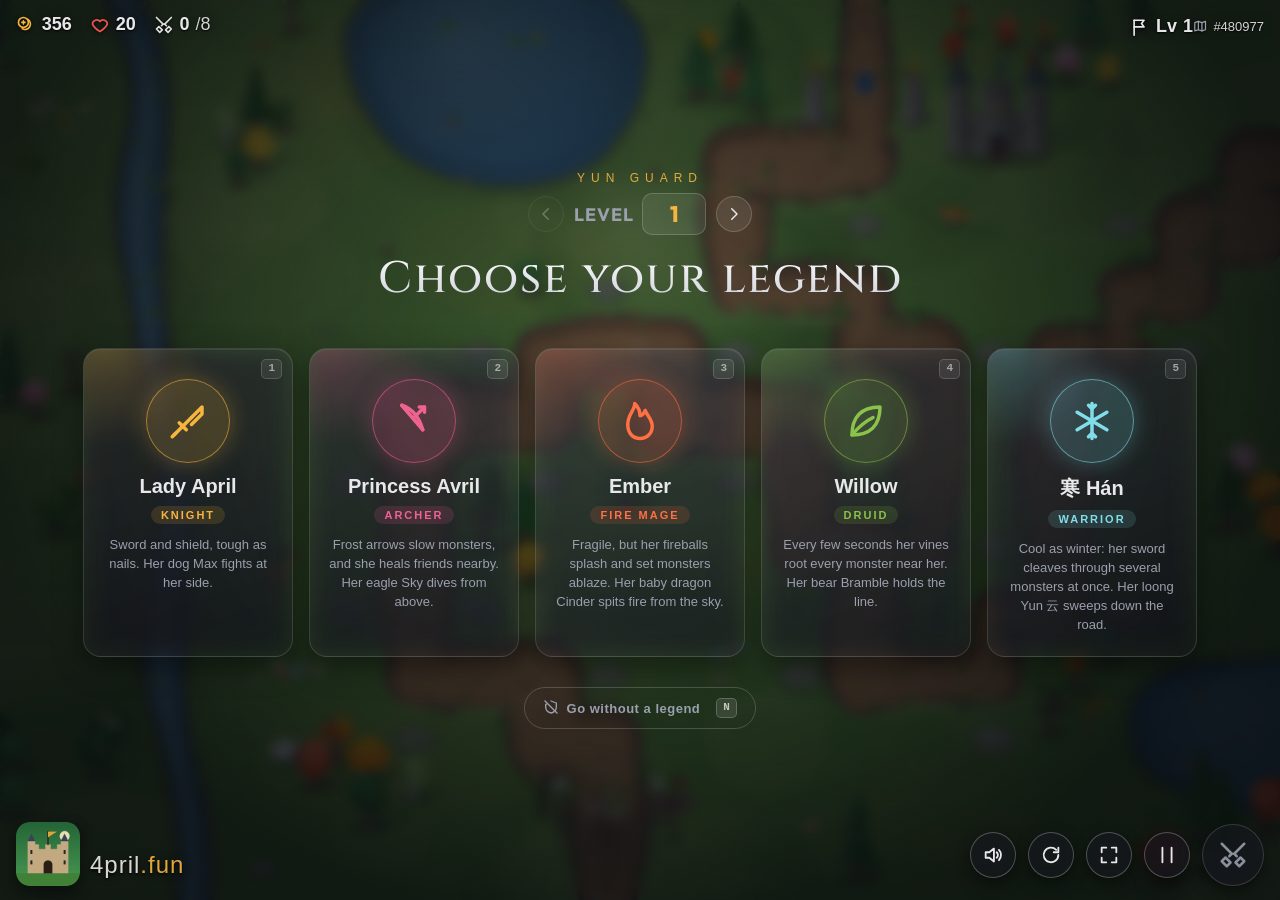
==== yun-guard/index.html @ f33ca42b "Headline font: Cinzel" ====
<!DOCTYPE html>
<html lang="en">
<head>
  <meta charset="UTF-8" />
  <meta name="viewport" content="width=device-width, initial-scale=1.0, maximum-scale=1.0, user-scalable=no, viewport-fit=cover" />
  <title>4pril.fun</title>
  <link rel="preconnect" href="https://fonts.googleapis.com" />
  <link rel="preconnect" href="https://fonts.gstatic.com" crossorigin />
  <link href="https://fonts.googleapis.com/css2?family=Outfit:wght@700;800&family=Cinzel:wght@500;600&display=swap" rel="stylesheet" />
  <link rel="stylesheet" href="css/style.css" />
  <link rel="manifest" href="manifest.webmanifest" />
  <link rel="apple-touch-icon" href="icon-180.png" />
  <link rel="icon" href="icon-192.png" />
  <meta name="apple-mobile-web-app-capable" content="yes" />
  <meta name="mobile-web-app-capable" content="yes" />
  <meta name="apple-mobile-web-app-status-bar-style" content="black-translucent" />
  <meta name="apple-mobile-web-app-title" content="4pril.fun" />
  <meta name="theme-color" content="#0f1115" />
</head>
<body>
  <div id="wrap">

    <canvas id="c" width="1440" height="840"></canvas>

  </div>
  <div id="menu"></div>

    <header id="hud">
      <div class="hud-left">
        <div class="stat gold"><span class="icon" data-icon="coins"></span><b id="gold">0</b></div>
        <div class="stat lives"><span class="icon" data-icon="heart"></span><b id="lives">0</b></div>
        <div class="stat wave"><span class="icon" data-icon="swords"></span><b id="wave">0</b><span class="dim">/<span id="totalWaves">0</span></span></div>
      </div>
      <div class="hud-topright">
        <div class="stat"><span class="icon" data-icon="flag"></span>Lv <span id="lvl">1</span></div>
        <div class="stat seed"><span class="icon" data-icon="map"></span><span class="dim">#<span id="seed">0</span></span></div>
      </div>
      <div class="hud-logo"><img src="icon-192.png" alt="Yun Guard" /><span class="brand">4pril<em>.fun</em></span></div>
      <div class="hud-right">
        <button id="mute" class="round" title="Sound on/off" data-icon="volume"></button>
        <button id="restart-level" class="round" title="Restart this level (R)" data-icon="restart"></button>
        <button id="fullscreen" class="round" title="Full screen (F)" data-icon="expand"></button>
        <button id="pause" class="round" title="Pause (P)" data-icon="pause"></button>
        <button id="next" class="round big" title="Next wave"><span class="face" data-icon="play"></span><span class="badge" id="nextBadge"></span></button>
      </div>
    </header>

    <div id="paused"><span data-icon="play" title="Resume"></span><small>paused · tap or press P to resume</small></div>

    <div id="overlay">
      <h1 id="overlayTitle"></h1>
      <p id="overlayText"></p>
      <div class="actions">
        <button id="restart">Play again</button>
        <button id="changeLegend" class="ghost" style="display:none">Change legend</button>
      </div>
    </div>

    <div id="rotate"><span data-icon="restart"></span>Turn your phone sideways for the best view</div>

    <div id="heroPick">
      <p class="eyebrow">Yun Guard</p>
      <div class="levelPick">
        <button id="lvPrev" title="Previous level" data-icon="chevronLeft"></button>
        <label>Level <input id="lvInput" type="number" min="1" max="100" value="1" /></label>
        <button id="lvNext" title="Next level" data-icon="chevronRight"></button>
      </div>
      <h1>Choose your legend</h1>
      <div class="cards">
        <button class="card" data-hero="april">
          <kbd>1</kbd>
          <span class="portrait" data-icon="sword"></span>
          <strong>Lady April</strong>
          <em>Knight</em>
          <small>Sword and shield, tough as nails. Her dog Max fights at her side.</small>
        </button>
        <button class="card" data-hero="avril">
          <kbd>2</kbd>
          <span class="portrait" data-icon="bow"></span>
          <strong>Princess Avril</strong>
          <em>Archer</em>
          <small>Frost arrows slow monsters, and she heals friends nearby. Her eagle Sky dives from above.</small>
        </button>
        <button class="card" data-hero="ember">
          <kbd>3</kbd>
          <span class="portrait" data-icon="flame"></span>
          <strong>Ember</strong>
          <em>Fire mage</em>
          <small>Fragile, but her fireballs splash and set monsters ablaze. Her baby dragon Cinder spits fire from the sky.</small>
        </button>
        <button class="card" data-hero="willow">
          <kbd>4</kbd>
          <span class="portrait" data-icon="leaf"></span>
          <strong>Willow</strong>
          <em>Druid</em>
          <small>Every few seconds her vines root every monster near her. Her bear Bramble holds the line.</small>
        </button>
        <button class="card" data-hero="meilin">
          <kbd>5</kbd>
          <span class="portrait" data-icon="snowflake"></span>
          <strong>寒 Hán</strong>
          <em>Warrior</em>
          <small>Cool as winter: her sword cleaves through several monsters at once. Her loong Yun 云 sweeps down the road.</small>
        </button>
      </div>
      <button id="noLegend" class="ghost"><span data-icon="shieldOff"></span>Go without a legend <kbd>N</kbd></button>
    </div>

  <script type="module" src="js/main.js"></script>
</body>
</html>
---- yun-guard/css/style.css ----
:root {
  --bg: #0f1115;
  --panel: #1b1e26;
  --panel2: #262a35;
  --border: #3a3f4d;
  --accent: #f5b53f;
  --text: #e8e8ea;
  --muted: #9aa0ad;
}

* { box-sizing: border-box; }

html, body {
  margin: 0;
  height: 100%;
  overflow: hidden;
  touch-action: none;            /* phones: no pinch zoom or scroll; the game pans itself (see touch.js) */
  overscroll-behavior: none;
  background: radial-gradient(circle at 50% 30%, #1d2230, var(--bg) 70%);
  font-family: "Segoe UI", Roboto, "Helvetica Neue", Arial, sans-serif;
  color: var(--text);
}

/* The board is 1440×840 and always shown at its natural size; it is centred below the HUD and
   panned around by dragging (see ui.js and touch.js). */
#wrap {
  position: absolute;
  left: 50%;
  top: 50%;
  width: 1440px;
  transform-origin: center center;
  transform: translate(-50%, -50%);
  box-shadow: 0 24px 60px rgba(0, 0, 0, 0.6);
}

/* ---------- HUD ---------- */
/* The HUD is two loose clusters floating over the bottom corners of the board: numbers on the left,
   buttons on the right. No bar, just readable text with a shadow. */
#hud { position: fixed; inset: 0; z-index: 4; pointer-events: none; font-size: 18px; }
#hud > * { position: absolute; pointer-events: auto; display: flex; align-items: center; }
.hud-left { top: 14px; left: 16px; gap: 18px; }          /* stats, top-left */
.hud-topright { top: 16px; right: 16px; }                /* map number, top-right */
.hud-right { bottom: 14px; right: 16px; gap: 12px; }     /* buttons, bottom-right */
.hud-logo { bottom: 14px; left: 16px; gap: 10px; opacity: 0.9; align-items: flex-end !important; }   /* logo, bottom-left; words sit on the logo's baseline */
.hud-logo img { width: 64px; height: 64px; border-radius: 14px; box-shadow: 0 6px 16px rgba(0, 0, 0, 0.5); }
.hud-logo .brand { font-family: Impact, "Arial Black", "Helvetica Neue", Arial, sans-serif; font-size: 24px; line-height: 1; padding-bottom: 9px; letter-spacing: 1px; color: #f1efe6; text-shadow: 0 2px 3px rgba(0, 0, 0, 0.9), 0 0 12px rgba(0, 0, 0, 0.6); }
.hud-logo .brand em { font-style: normal; color: var(--accent); }
.stat {
  display: flex;
  align-items: center;
  gap: 6px;
  font-weight: 700;
  text-shadow: 0 1px 2px rgba(0, 0, 0, 0.9), 0 0 10px rgba(0, 0, 0, 0.6);
}
.stat .icon { display: inline-flex; filter: drop-shadow(0 1px 2px rgba(0, 0, 0, 0.9)); }
.stat.gold .icon { color: var(--accent); }
.stat.lives .icon { color: #ef5350; }
.stat.wave .icon { color: #e0e0e0; }
.stat.seed { font-size: 13px; font-weight: 600; }
.stat.seed .icon { color: var(--muted); }
.stat .dim { color: #d5d5d5; font-weight: 500; }
.ico { width: 1.1em; height: 1.1em; vertical-align: -0.2em; }

button {
  font: inherit;
  font-weight: 700;
  font-size: 15px;
  padding: 9px 18px;
  border: none;
  border-radius: 6px;
  background: var(--accent);
  color: #1b1400;
  cursor: pointer;
  text-transform: uppercase;
  letter-spacing: 0.6px;
  transition: filter 0.15s, transform 0.1s;
}
button:hover { filter: brightness(1.1); }
button:active { transform: translateY(1px); }
button:disabled { background: #3a3f4d; color: #8a8f9c; cursor: default; filter: none; transform: none; }

/* Round icon buttons */
#hud .round {
  position: relative;
  width: 46px; height: 46px; padding: 0;
  display: inline-flex; align-items: center; justify-content: center;
  border-radius: 50%;
  background: rgba(22, 25, 33, 0.55);
  color: var(--text);
  border: 1.5px solid rgba(255, 255, 255, 0.25);
  box-shadow: 0 6px 16px rgba(0, 0, 0, 0.45);
  backdrop-filter: blur(6px);
  -webkit-backdrop-filter: blur(6px);
}
#hud .round .ico { width: 22px; height: 22px; display: block; }
#hud .round:hover { background: rgba(255, 255, 255, 0.18); filter: none; }
#hud .round.big { width: 62px; height: 62px; background: var(--accent); color: #1b1400; border-color: #ffe08a; }
#hud .round.big .ico { width: 30px; height: 30px; }
#hud .round.big .face { display: inline-flex; }
#hud .round.big:hover { filter: brightness(1.08); background: var(--accent); }
#hud .round.big:disabled { background: rgba(22, 25, 33, 0.55); color: #8a8f9c; border-color: rgba(255, 255, 255, 0.15); }
#hud .round.big.ready { animation: pulse 1.6s ease-in-out infinite; }
@keyframes pulse { 0%, 100% { box-shadow: 0 6px 16px rgba(0, 0, 0, 0.45), 0 0 0 0 rgba(245, 181, 63, 0.55); } 50% { box-shadow: 0 6px 16px rgba(0, 0, 0, 0.45), 0 0 0 10px rgba(245, 181, 63, 0); } }
#hud .badge {
  position: absolute; top: -6px; right: -6px;
  min-width: 24px; height: 24px; padding: 0 6px;
  display: none; align-items: center; justify-content: center;
  border-radius: 12px;
  background: #1b1e26; color: var(--accent);
  border: 1.5px solid var(--accent);
  font-size: 12px; font-weight: 800; letter-spacing: 0;
}
#hud .badge.on { display: inline-flex; }

canvas { display: block; }

/* ---------- Build / upgrade menu ---------- */
#menu {
  position: fixed;
  display: none;
  width: 196px;
  padding: 8px 8px 6px;
  background: rgba(22, 25, 33, 0.82);
  backdrop-filter: blur(10px) saturate(1.3);
  -webkit-backdrop-filter: blur(10px) saturate(1.3);
  border: 1px solid rgba(255, 255, 255, 0.1);
  border-radius: 12px;
  box-shadow: 0 12px 32px rgba(0, 0, 0, 0.55), inset 0 1px 0 rgba(255, 255, 255, 0.06);
  font-size: 12px;
  z-index: 2;
}
#menu .head { display: flex; align-items: center; justify-content: space-between; padding: 0 20px 4px 2px; }
#menu .title { font-weight: 700; font-size: 12.5px; }
#menu .lv { color: var(--accent); font-size: 11px; font-weight: 600; }
#menu .stats { display: grid; grid-template-columns: repeat(3, 1fr); gap: 4px; padding: 0 0 6px; }
#menu .stat { display: flex; flex-direction: column; align-items: center; gap: 0; padding: 3px 0; background: rgba(255, 255, 255, 0.05); border-radius: 8px; }
#menu .stat small { color: var(--muted); font-size: 9px; letter-spacing: 0.4px; text-transform: uppercase; }
#menu .stat b { font-size: 11.5px; font-variant-numeric: tabular-nums; }
#menu .x {
  position: absolute; top: 6px; right: 6px;
  width: 22px; height: 22px; padding: 0;
  border-radius: 50%; background: rgba(255, 255, 255, 0.08); color: var(--muted);
  font-size: 11px; text-transform: none; letter-spacing: 0;
}
#menu .x:hover { background: rgba(255, 255, 255, 0.16); color: var(--text); filter: none; }

#menu .grid { display: grid; grid-template-columns: repeat(3, 1fr); gap: 4px; }
#menu .grid.two { grid-template-columns: repeat(2, 1fr); margin-bottom: 4px; }
#menu .grid.two .tile .nm { font-size: 11px; }
#menu .tile {
  display: flex; flex-direction: column; align-items: center; gap: 2px;
  padding: 5px 3px 4px;
  background: rgba(255, 255, 255, 0.06);
  border: 1px solid rgba(255, 255, 255, 0.08);
  border-radius: 10px;
  color: var(--text);
  text-transform: none; letter-spacing: 0; font-weight: 600; font-size: 10px;
  transition: background 0.12s, transform 0.1s, border-color 0.12s;
}
#menu .tile:hover { background: rgba(255, 255, 255, 0.12); border-color: var(--accent); transform: translateY(-1px); filter: none; }
#menu .tile:disabled { opacity: 0.35; transform: none; }
#menu .tile .big { display: inline-flex; color: var(--accent); }
#menu .tile .big .ico { width: 18px; height: 18px; }
#menu .x .ico { width: 12px; height: 12px; vertical-align: 0; }
#menu .tile .cost { color: var(--accent); font-size: 10px; font-weight: 700; }
#menu .tile .cost::before { content: "◆ "; font-size: 8px; vertical-align: 1px; }
#menu .hint { min-height: 15px; margin-top: 7px; padding: 0 2px; color: var(--muted); font-size: 11px; text-align: center; }

#menu .row { display: flex; gap: 6px; }
#menu .pill {
  flex: 1; padding: 7px 8px;
  background: rgba(255, 255, 255, 0.08);
  border: 1px solid rgba(255, 255, 255, 0.1);
  border-radius: 999px; color: var(--text);
  text-transform: none; letter-spacing: 0; font-weight: 600; font-size: 12px; white-space: nowrap;
}
#menu .pill b { color: var(--accent); font-weight: 700; }
#menu .pill:hover { background: rgba(255, 255, 255, 0.16); filter: none; }
#menu .pill.primary { background: var(--accent); color: #1b1400; border-color: transparent; }
#menu .pill.primary b { color: #1b1400; }
#menu .pill.primary:hover { filter: brightness(1.1); }
#menu .pill.sell { flex: 0 0 auto; }
#menu .pill:disabled { opacity: 0.4; }

/* ---------- Legend pick (start of each round) ---------- */
#heroPick {
  position: fixed;
  inset: 0;
  display: flex;
  flex-direction: column;
  align-items: center;
  justify-content: center;
  background: radial-gradient(ellipse at 50% 40%, rgba(20, 24, 34, 0.55), rgba(8, 10, 14, 0.88) 75%);
  backdrop-filter: blur(6px) saturate(1.1);
  -webkit-backdrop-filter: blur(6px) saturate(1.1);
  text-align: center;
  z-index: 3;
  padding: 20px 16px;
  box-sizing: border-box;
  overflow: auto;
  justify-content: safe center;                                 /* centred when it fits, scrollable from the top when it doesn't */
}
#heroPick .eyebrow { margin: 0 0 8px; font-size: 12px; letter-spacing: 6px; text-transform: uppercase; color: var(--accent); opacity: 0.9; }
#heroPick h1 { font-family: Cinzel, Outfit, "Avenir Next", Georgia, serif; font-size: 44px; margin: 0 0 40px; letter-spacing: 2px; font-weight: 500; background: linear-gradient(180deg, #ffffff, #c9ccd6); -webkit-background-clip: text; background-clip: text; color: transparent; }
#heroPick .cards { display: flex; gap: 16px; flex-wrap: wrap; justify-content: center; max-width: 100%; }
#heroPick .card {
  --tint: var(--accent);
  position: relative;
  width: 210px;
  padding: 30px 18px 22px;
  display: flex;
  flex-direction: column;
  align-items: center;
  gap: 8px;
  text-transform: none;
  letter-spacing: 0;
  background: linear-gradient(160deg, rgba(255, 255, 255, 0.09), rgba(255, 255, 255, 0.03));
  color: var(--text);
  border: 1px solid rgba(255, 255, 255, 0.12);
  border-radius: 18px;
  box-shadow: 0 10px 30px rgba(0, 0, 0, 0.45), inset 0 1px 0 rgba(255, 255, 255, 0.08);
  backdrop-filter: blur(14px);
  -webkit-backdrop-filter: blur(14px);
  transition: transform 0.18s ease, border-color 0.18s, box-shadow 0.18s;
  animation: cardIn 0.5s ease both;
  overflow: hidden;
}
#heroPick .card::before {                                     /* soft tinted glow in the top corner */
  content: ""; position: absolute; inset: -40% 40% 60% -40%;
  background: radial-gradient(circle, var(--tint) 0%, transparent 60%);
  opacity: 0.22; pointer-events: none; transition: opacity 0.18s;
}
#heroPick .card:nth-child(2) { animation-delay: 0.06s; } #heroPick .card:nth-child(3) { animation-delay: 0.12s; }
#heroPick .card:nth-child(4) { animation-delay: 0.18s; } #heroPick .card:nth-child(5) { animation-delay: 0.24s; }
@keyframes cardIn { from { opacity: 0; transform: translateY(18px); } to { opacity: 1; transform: none; } }
#heroPick .card:hover { transform: translateY(-8px) scale(1.03); border-color: var(--tint); box-shadow: 0 18px 40px rgba(0, 0, 0, 0.55), 0 0 0 1px var(--tint), 0 0 30px color-mix(in srgb, var(--tint) 35%, transparent); filter: none; }
#heroPick .card:hover::before { opacity: 0.45; }
#heroPick .card .portrait {
  display: inline-flex; align-items: center; justify-content: center;
  width: 84px; height: 84px; border-radius: 50%;
  background: color-mix(in srgb, var(--tint) 18%, transparent);
  border: 1.5px solid color-mix(in srgb, var(--tint) 55%, transparent);
  color: var(--tint);
  box-shadow: 0 0 24px color-mix(in srgb, var(--tint) 30%, transparent);
}
#heroPick .card .portrait .ico { width: 42px; height: 42px; }
#heroPick .card kbd { position: absolute; top: 10px; right: 10px; padding: 1px 6px; border-radius: 5px; font: 600 11px/1.4 ui-monospace, Menlo, monospace; color: rgba(255, 255, 255, 0.55); background: rgba(255, 255, 255, 0.08); border: 1px solid rgba(255, 255, 255, 0.16); }
#heroPick .card strong { font-size: 20px; margin-top: 4px; }
#heroPick .card em { font-style: normal; font-size: 11px; letter-spacing: 2px; text-transform: uppercase; padding: 3px 10px; border-radius: 999px; color: var(--tint); background: color-mix(in srgb, var(--tint) 14%, transparent); }
#heroPick .card small { color: var(--muted); font-size: 13px; font-weight: 400; line-height: 1.45; margin-top: 4px; }
#heroPick .ghost {
  margin-top: 30px;
  display: inline-flex; align-items: center; gap: 8px;
  padding: 10px 18px;
  background: transparent;
  border: 1px solid rgba(255, 255, 255, 0.18);
  border-radius: 999px;
  color: var(--muted);
  font-size: 13px; font-weight: 600; letter-spacing: 0.5px; text-transform: none;
  animation: cardIn 0.5s ease 0.34s both;
  transition: color 0.15s, border-color 0.15s, background 0.15s, transform 0.12s;
}
#heroPick .ghost .ico { width: 16px; height: 16px; vertical-align: 0; }
#heroPick .ghost kbd { margin-left: 8px; padding: 1px 6px; border-radius: 5px; font: 600 11px/1.4 ui-monospace, Menlo, monospace; color: rgba(255, 255, 255, 0.7); background: rgba(255, 255, 255, 0.1); border: 1px solid rgba(255, 255, 255, 0.2); }
#heroPick .ghost:hover { color: var(--text); border-color: rgba(255, 255, 255, 0.4); background: rgba(255, 255, 255, 0.06); transform: translateY(-2px); filter: none; }
#heroPick .card[data-hero="avril"] { --tint: #f06292; }
#heroPick .card[data-hero="ember"] { --tint: #ff7043; }
#heroPick .card[data-hero="willow"] { --tint: #8bc34a; }
#heroPick .card[data-hero="meilin"] { --tint: #80deea; }

/* ---------- Paused ---------- */
#paused {
  position: fixed; inset: 0; z-index: 3;
  display: none; flex-direction: column; align-items: center; justify-content: center; gap: 40px;
  background: rgba(10, 12, 18, 0.45);
  backdrop-filter: blur(2px);
  -webkit-backdrop-filter: blur(2px);
  color: var(--text);
}
#paused span { cursor: pointer; display: inline-flex; align-items: center; justify-content: center; width: 110px; height: 110px; border-radius: 50%; background: var(--accent); color: #1b1400; box-shadow: 0 10px 30px rgba(0, 0, 0, 0.6); transition: transform 0.12s; }
#paused:hover span { transform: scale(1.06); }
#paused .ico { width: 56px; height: 56px; margin-left: 6px; }
#paused small { font-size: 13px; letter-spacing: 4px; text-transform: uppercase; color: var(--muted); }

/* ---------- Game over / victory ---------- */
#overlay {
  position: fixed;
  inset: 0;
  display: none;
  flex-direction: column;
  align-items: center;
  justify-content: center;
  background: rgba(10, 12, 18, 0.82);
  text-align: center;
  z-index: 3;
}
#overlay h1 { font-size: 56px; margin: 0 0 8px; letter-spacing: 2px; }
#overlay p { color: var(--muted); margin: 0 0 22px; font-size: 18px; }
#overlay .actions { display: flex; gap: 12px; align-items: center; justify-content: center; flex-wrap: wrap; }
#overlay button { font-size: 20px; padding: 12px 28px; }
#overlay button.ghost { background: transparent; color: var(--muted); border: 1px solid rgba(255, 255, 255, 0.22); font-size: 16px; padding: 12px 22px; text-transform: none; letter-spacing: 0.3px; }
#overlay button.ghost:hover { color: var(--text); border-color: rgba(255, 255, 255, 0.45); background: rgba(255, 255, 255, 0.06); filter: none; }

/* Phones: the legend picker shrinks to fit. Short screens (landscape) drop the descriptions and tighten everything. */
@media (max-width: 1040px) {
  #heroPick h1 { font-size: 32px; margin-bottom: 20px; }
  #heroPick .card { width: 150px; padding: 18px 12px 14px; gap: 6px; }
  #heroPick .card .portrait { width: 56px; height: 56px; }
  #heroPick .card .portrait .ico { width: 28px; height: 28px; }
  #heroPick .card strong { font-size: 15px; }
  #heroPick .card small { font-size: 11px; }
  #heroPick .ghost { margin-top: 18px; }
}
@media (max-height: 540px) {
  #heroPick { justify-content: safe center; padding-top: 14px; }
  #heroPick .eyebrow { display: none; }
  #heroPick h1 { font-size: 24px; margin-bottom: 12px; }
  #heroPick .cards { gap: 10px; }
  #heroPick .card { width: 132px; padding: 12px 10px 10px; gap: 4px; }
  #heroPick .card .portrait { width: 44px; height: 44px; }
  #heroPick .card .portrait .ico { width: 22px; height: 22px; }
  #heroPick .card strong { font-size: 13px; margin-top: 2px; }
  #heroPick .card em { font-size: 9px; letter-spacing: 1.5px; padding: 2px 8px; }
  #heroPick .card small { display: none; }
  #heroPick .card kbd { top: 6px; right: 6px; }
  #heroPick .ghost { margin-top: 12px; padding: 7px 14px; font-size: 12px; }
}
@media (max-width: 600px) {                                   /* phones held upright: two columns, no descriptions, clear of the HUD */
  #heroPick { padding-top: 64px; padding-bottom: 90px; }
  #heroPick .eyebrow { display: none; }
  #heroPick h1 { font-size: 28px; margin-bottom: 16px; }
  #heroPick .cards { gap: 12px; }
  #heroPick .card { width: 150px; padding: 14px 12px 12px; }
  #heroPick .card small { display: none; }
}
@media (max-width: 600px) { .hud-logo .brand { display: none; } }   /* no room for the wordmark beside the buttons */
#rotate {                                                      /* portrait phones: a soft nudge at the top */
  position: fixed; top: 60px; left: 50%; transform: translateX(-50%);
  display: none; align-items: center; gap: 8px;
  padding: 8px 14px; border-radius: 999px;
  background: rgba(22, 25, 33, 0.75); color: var(--text); font-size: 13px; font-weight: 600;
  border: 1px solid rgba(255, 255, 255, 0.15); backdrop-filter: blur(6px); -webkit-backdrop-filter: blur(6px);
  z-index: 5; pointer-events: none; white-space: nowrap;
}
#rotate .ico { width: 16px; height: 16px; }
@media (max-width: 1040px), (max-height: 540px) {               /* phones: a smaller logo in the corner */
  .hud-logo { bottom: 10px; left: 10px; gap: 8px; }
  .hud-logo img { width: 40px; height: 40px; border-radius: 10px; }
  .hud-logo .brand { font-size: 16px; padding-bottom: 5px; }
}
#menu .tile.armed { background: rgba(255, 255, 255, 0.14); border-color: var(--accent); box-shadow: 0 0 0 1px var(--accent) inset; }   /* phones: tapped once, tap again to build */
#heroPick .levelPick { display: flex; align-items: center; gap: 10px; margin: 0 0 14px; animation: cardIn 0.5s ease both; }
#heroPick .levelPick label { display: inline-flex; align-items: center; gap: 8px; font-family: Outfit, "Avenir Next", sans-serif; font-weight: 700; font-size: 18px; letter-spacing: 1px; text-transform: uppercase; color: var(--muted); }
#heroPick .levelPick input { width: 64px; padding: 6px 8px; border-radius: 10px; border: 1px solid rgba(255, 255, 255, 0.18); background: rgba(255, 255, 255, 0.08); color: var(--accent); font: 800 22px/1 Outfit, "Avenir Next", sans-serif; text-align: center; -moz-appearance: textfield; }
#heroPick .levelPick input::-webkit-outer-spin-button, #heroPick .levelPick input::-webkit-inner-spin-button { -webkit-appearance: none; margin: 0; }
#heroPick .levelPick button { width: 36px; height: 36px; border-radius: 50%; padding: 0; display: inline-flex; align-items: center; justify-content: center; background: rgba(255, 255, 255, 0.08); border: 1px solid rgba(255, 255, 255, 0.18); color: var(--text); }
#heroPick .levelPick button:hover { background: rgba(255, 255, 255, 0.16); filter: none; }
#heroPick .levelPick button:disabled { opacity: 0.3; background: rgba(255, 255, 255, 0.05); }
@media (max-height: 540px) { #heroPick .levelPick { margin-bottom: 8px; } #heroPick .levelPick label { font-size: 14px; } #heroPick .levelPick input { font-size: 18px; width: 54px; padding: 4px 6px; } #heroPick .levelPick button { width: 30px; height: 30px; font-size: 18px; } }
@media (min-width: 1700px) {                                    /* very wide screens: roomier cards */
  #heroPick .card { width: 240px; padding: 34px 20px 26px; }
  #heroPick .card .portrait { width: 96px; height: 96px; }
  #heroPick .card .portrait .ico { width: 48px; height: 48px; }
  #heroPick .card strong { font-size: 22px; }
  #heroPick .card small { font-size: 14px; }
  #heroPick h1 { font-size: 56px; }
}
#heroPick .levelPick button .ico { width: 18px; height: 18px; }
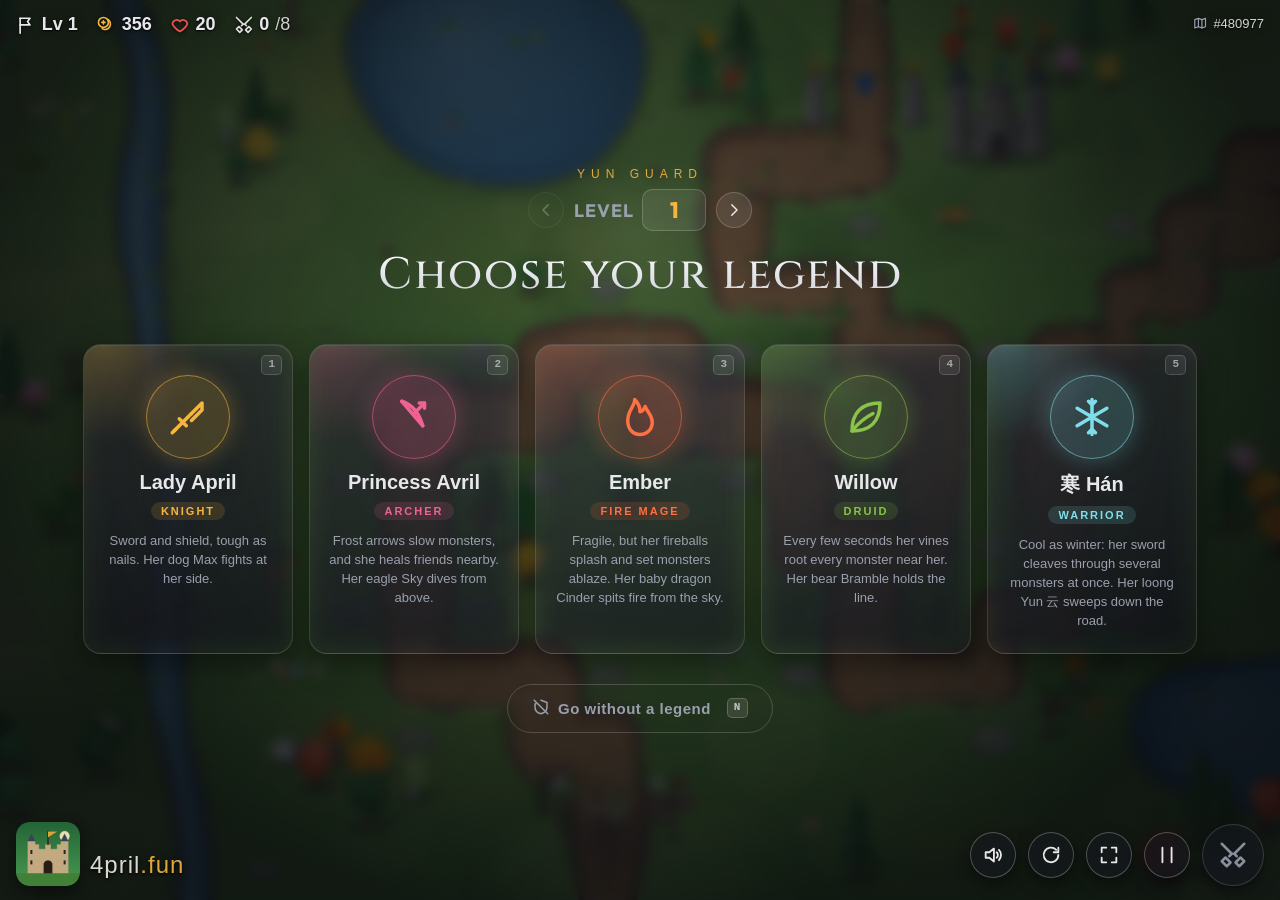
==== commit 1dcf4a95: "Level shown with the stats, top-left" ====
--- a/yun-guard/index.html
+++ b/yun-guard/index.html
@@ -27,12 +27,12 @@
 
     <header id="hud">
       <div class="hud-left">
+        <div class="stat level"><span class="icon" data-icon="flag"></span><b>Lv <span id="lvl">1</span></b></div>
         <div class="stat gold"><span class="icon" data-icon="coins"></span><b id="gold">0</b></div>
         <div class="stat lives"><span class="icon" data-icon="heart"></span><b id="lives">0</b></div>
         <div class="stat wave"><span class="icon" data-icon="swords"></span><b id="wave">0</b><span class="dim">/<span id="totalWaves">0</span></span></div>
       </div>
       <div class="hud-topright">
-        <div class="stat"><span class="icon" data-icon="flag"></span>Lv <span id="lvl">1</span></div>
         <div class="stat seed"><span class="icon" data-icon="map"></span><span class="dim">#<span id="seed">0</span></span></div>
       </div>
       <div class="hud-logo"><img src="icon-192.png" alt="Yun Guard" /><span class="brand">4pril<em>.fun</em></span></div>
--- a/yun-guard/css/style.css
+++ b/yun-guard/css/style.css
@@ -251,16 +251,16 @@
 #heroPick .ghost {
   margin-top: 30px;
   display: inline-flex; align-items: center; gap: 8px;
-  padding: 10px 18px;
+  padding: 13px 24px;
   background: transparent;
   border: 1px solid rgba(255, 255, 255, 0.18);
   border-radius: 999px;
   color: var(--muted);
-  font-size: 13px; font-weight: 600; letter-spacing: 0.5px; text-transform: none;
+  font-size: 15px; font-weight: 600; letter-spacing: 0.5px; text-transform: none;
   animation: cardIn 0.5s ease 0.34s both;
   transition: color 0.15s, border-color 0.15s, background 0.15s, transform 0.12s;
 }
-#heroPick .ghost .ico { width: 16px; height: 16px; vertical-align: 0; }
+#heroPick .ghost .ico { width: 18px; height: 18px; vertical-align: 0; }
 #heroPick .ghost kbd { margin-left: 8px; padding: 1px 6px; border-radius: 5px; font: 600 11px/1.4 ui-monospace, Menlo, monospace; color: rgba(255, 255, 255, 0.7); background: rgba(255, 255, 255, 0.1); border: 1px solid rgba(255, 255, 255, 0.2); }
 #heroPick .ghost:hover { color: var(--text); border-color: rgba(255, 255, 255, 0.4); background: rgba(255, 255, 255, 0.06); transform: translateY(-2px); filter: none; }
 #heroPick .card[data-hero="avril"] { --tint: #f06292; }
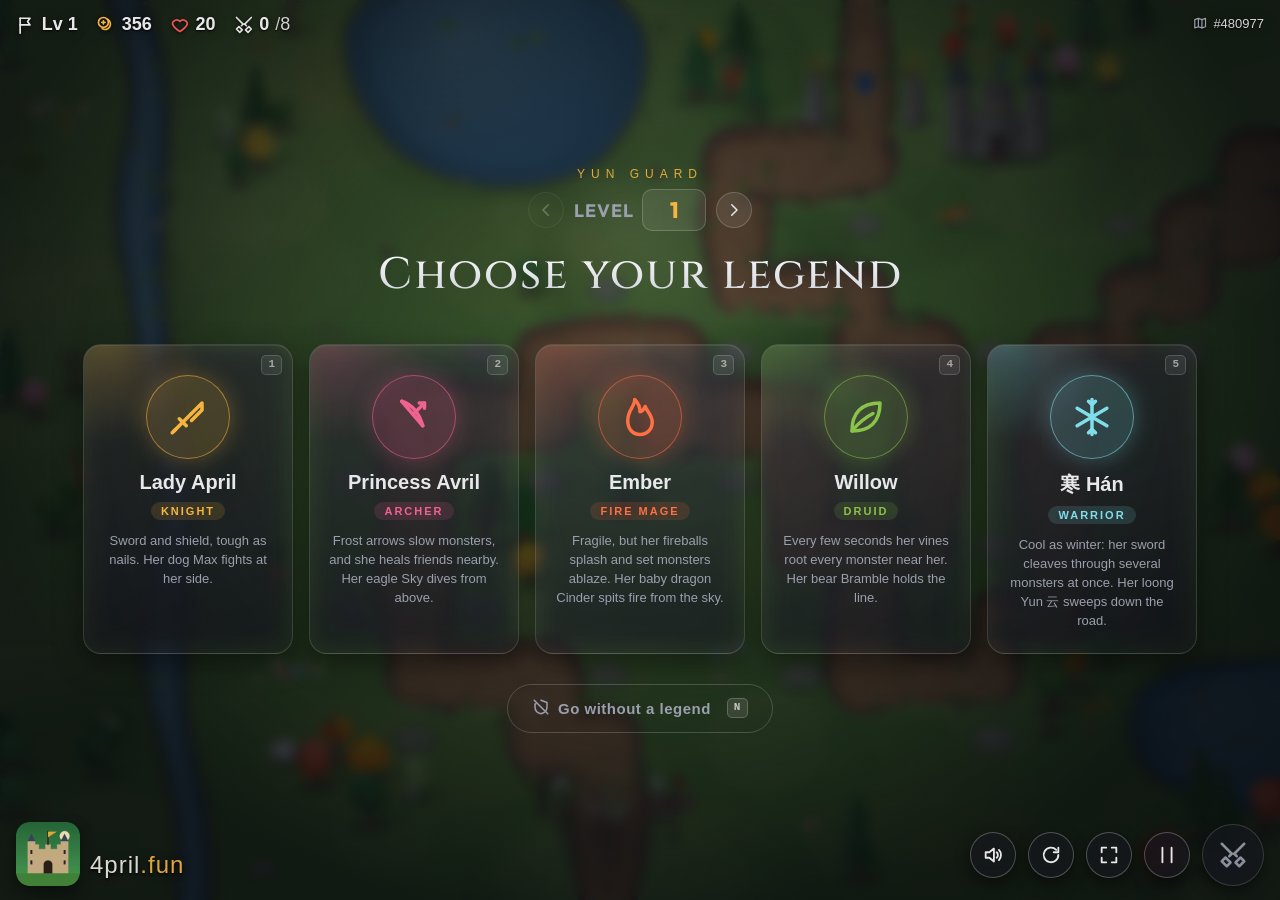
==== commit 8151444d: "URL shows level and seed; restart prompt styled like the pause screen" ====
--- a/yun-guard/index.html
+++ b/yun-guard/index.html
@@ -33,19 +33,27 @@
         <div class="stat wave"><span class="icon" data-icon="swords"></span><b id="wave">0</b><span class="dim">/<span id="totalWaves">0</span></span></div>
       </div>
       <div class="hud-topright">
-        <div class="stat seed"><span class="icon" data-icon="map"></span><span class="dim">#<span id="seed">0</span></span></div>
+        <a class="stat seed" id="seedLink" href="#" title="Click to put this map in the address bar and copy the link"><span class="icon" data-icon="map"></span><span class="dim">#<span id="seed">0</span></span></a>
       </div>
       <div class="hud-logo"><img src="icon-192.png" alt="Yun Guard" /><span class="brand">4pril<em>.fun</em></span></div>
       <div class="hud-right">
-        <button id="mute" class="round" title="Sound on/off" data-icon="volume"></button>
-        <button id="restart-level" class="round" title="Restart this level (R)" data-icon="restart"></button>
+        <button id="mute" class="round" title="Sound on/off (M)" data-icon="volume"></button>
+        <button id="restart-level" class="round" title="New map, same level (R)" data-icon="restart"></button>
         <button id="fullscreen" class="round" title="Full screen (F)" data-icon="expand"></button>
         <button id="pause" class="round" title="Pause (P)" data-icon="pause"></button>
-        <button id="next" class="round big" title="Next wave"><span class="face" data-icon="play"></span><span class="badge" id="nextBadge"></span></button>
+        <button id="next" class="round big" title="Next wave (N)"><span class="face" data-icon="play"></span><span class="badge" id="nextBadge"></span></button>
       </div>
     </header>
 
     <div id="paused"><span data-icon="play" title="Resume"></span><small>paused · tap or press P to resume</small></div>
+
+    <div id="confirm">
+      <div class="actions">
+        <button id="confirmSame" class="choice"><span class="big" data-icon="restart"></span><small>same map</small></button>
+        <button id="confirmNew" class="choice alt"><span class="big" data-icon="map"></span><small>new map</small></button>
+      </div>
+      <small class="cap">restart level <span id="confirmLevel">1</span> · tap outside or press Esc to cancel</small>
+    </div>
 
     <div id="overlay">
       <h1 id="overlayTitle"></h1>
--- a/yun-guard/css/style.css
+++ b/yun-guard/css/style.css
@@ -366,3 +366,24 @@
   #heroPick h1 { font-size: 56px; }
 }
 #heroPick .levelPick button .ico { width: 18px; height: 18px; }
+.stat.seed { text-decoration: none; cursor: pointer; }
+.stat.seed:hover .dim { color: var(--text); }
+/* ---------- Restart prompt: the same full-screen, focused look as the pause screen ---------- */
+#confirm {
+  position: fixed; inset: 0; z-index: 6;
+  display: none; flex-direction: column; align-items: center; justify-content: center; gap: 40px;
+  background: rgba(10, 12, 18, 0.45);
+  backdrop-filter: blur(2px); -webkit-backdrop-filter: blur(2px);
+  color: var(--text);
+}
+#confirm .actions { display: flex; gap: 56px; }
+#confirm .choice { display: flex; flex-direction: column; align-items: center; gap: 14px; background: none; border: 0; padding: 0; box-shadow: none; color: var(--text); text-transform: none; letter-spacing: 0; }
+#confirm .choice .big { display: inline-flex; align-items: center; justify-content: center; width: 110px; height: 110px; border-radius: 50%; background: var(--accent); color: #1b1400; box-shadow: 0 10px 30px rgba(0, 0, 0, 0.6); transition: transform 0.12s; }
+#confirm .choice.alt .big { background: rgba(22, 25, 33, 0.75); color: var(--text); border: 2px solid rgba(255, 255, 255, 0.35); }
+#confirm .choice:hover { filter: none; transform: none; }
+#confirm .choice:hover .big { transform: scale(1.06); }
+#confirm .choice .big .ico { width: 56px; height: 56px; }
+#confirm .choice small, #confirm .cap { font-size: 13px; letter-spacing: 4px; text-transform: uppercase; color: var(--muted); }
+#confirm .choice small { color: var(--text); }
+@media (max-height: 540px) { #confirm { gap: 22px; } #confirm .choice .big { width: 76px; height: 76px; } #confirm .choice .big .ico { width: 38px; height: 38px; } #confirm .actions { gap: 36px; } }
+#confirm .choice:focus, #confirm .choice:focus-visible { outline: none; box-shadow: none; }
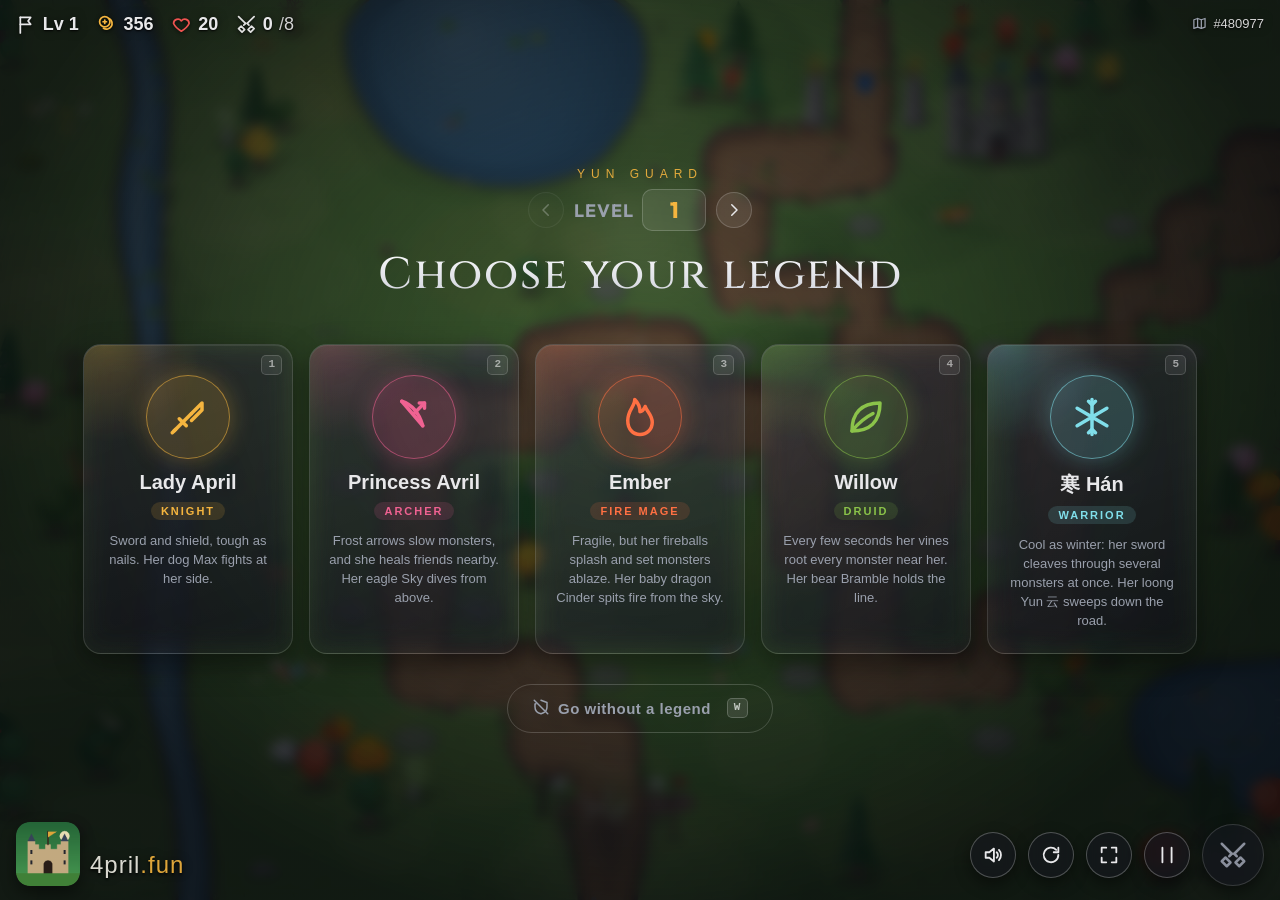
==== commit 72f0d112: "Deer without outline, restart prompt tweaks, larger tower menu without close button, aligned stats, " ====
--- a/yun-guard/index.html
+++ b/yun-guard/index.html
@@ -111,7 +111,7 @@
           <small>Cool as winter: her sword cleaves through several monsters at once. Her loong Yun 云 sweeps down the road.</small>
         </button>
       </div>
-      <button id="noLegend" class="ghost"><span data-icon="shieldOff"></span>Go without a legend <kbd>N</kbd></button>
+      <button id="noLegend" class="ghost"><span data-icon="shieldOff"></span>Go without a legend <kbd>W</kbd></button>
     </div>
 
   <script type="module" src="js/main.js"></script>
--- a/yun-guard/css/style.css
+++ b/yun-guard/css/style.css
@@ -49,10 +49,13 @@
   display: flex;
   align-items: center;
   gap: 6px;
+  line-height: 1;
   font-weight: 700;
   text-shadow: 0 1px 2px rgba(0, 0, 0, 0.9), 0 0 10px rgba(0, 0, 0, 0.6);
 }
-.stat .icon { display: inline-flex; filter: drop-shadow(0 1px 2px rgba(0, 0, 0, 0.9)); }
+.stat .icon { display: inline-flex; line-height: 0; filter: drop-shadow(0 1px 2px rgba(0, 0, 0, 0.9)); }
+.stat .icon .ico { display: block; width: 1.15em; height: 1.15em; vertical-align: 0; }
+.stat b, .stat .dim { display: inline-block; line-height: 1; }
 .stat.gold .icon { color: var(--accent); }
 .stat.lives .icon { color: #ef5350; }
 .stat.wave .icon { color: #e0e0e0; }
@@ -118,51 +121,43 @@
 #menu {
   position: fixed;
   display: none;
-  width: 196px;
-  padding: 8px 8px 6px;
+  width: 256px;
+  padding: 11px 11px 9px;
   background: rgba(22, 25, 33, 0.82);
   backdrop-filter: blur(10px) saturate(1.3);
   -webkit-backdrop-filter: blur(10px) saturate(1.3);
   border: 1px solid rgba(255, 255, 255, 0.1);
   border-radius: 12px;
   box-shadow: 0 12px 32px rgba(0, 0, 0, 0.55), inset 0 1px 0 rgba(255, 255, 255, 0.06);
-  font-size: 12px;
+  font-size: 14px;
   z-index: 2;
 }
-#menu .head { display: flex; align-items: center; justify-content: space-between; padding: 0 20px 4px 2px; }
-#menu .title { font-weight: 700; font-size: 12.5px; }
+#menu .head { display: flex; align-items: center; justify-content: space-between; padding: 0 2px 4px 2px; }
+#menu .title { font-weight: 700; font-size: 15.5px; }
 #menu .lv { color: var(--accent); font-size: 11px; font-weight: 600; }
 #menu .stats { display: grid; grid-template-columns: repeat(3, 1fr); gap: 4px; padding: 0 0 6px; }
 #menu .stat { display: flex; flex-direction: column; align-items: center; gap: 0; padding: 3px 0; background: rgba(255, 255, 255, 0.05); border-radius: 8px; }
-#menu .stat small { color: var(--muted); font-size: 9px; letter-spacing: 0.4px; text-transform: uppercase; }
-#menu .stat b { font-size: 11.5px; font-variant-numeric: tabular-nums; }
-#menu .x {
-  position: absolute; top: 6px; right: 6px;
-  width: 22px; height: 22px; padding: 0;
-  border-radius: 50%; background: rgba(255, 255, 255, 0.08); color: var(--muted);
-  font-size: 11px; text-transform: none; letter-spacing: 0;
-}
-#menu .x:hover { background: rgba(255, 255, 255, 0.16); color: var(--text); filter: none; }
+#menu .stat small { color: var(--muted); font-size: 10.5px; letter-spacing: 0.4px; text-transform: uppercase; }
+#menu .stat b { font-size: 14.5px; font-variant-numeric: tabular-nums; }
 
 #menu .grid { display: grid; grid-template-columns: repeat(3, 1fr); gap: 4px; }
 #menu .grid.two { grid-template-columns: repeat(2, 1fr); margin-bottom: 4px; }
 #menu .grid.two .tile .nm { font-size: 11px; }
 #menu .tile {
   display: flex; flex-direction: column; align-items: center; gap: 2px;
-  padding: 5px 3px 4px;
+  padding: 8px 5px 7px;
   background: rgba(255, 255, 255, 0.06);
   border: 1px solid rgba(255, 255, 255, 0.08);
   border-radius: 10px;
   color: var(--text);
-  text-transform: none; letter-spacing: 0; font-weight: 600; font-size: 10px;
+  text-transform: none; letter-spacing: 0; font-weight: 600; font-size: 12px;
   transition: background 0.12s, transform 0.1s, border-color 0.12s;
 }
 #menu .tile:hover { background: rgba(255, 255, 255, 0.12); border-color: var(--accent); transform: translateY(-1px); filter: none; }
 #menu .tile:disabled { opacity: 0.35; transform: none; }
 #menu .tile .big { display: inline-flex; color: var(--accent); }
-#menu .tile .big .ico { width: 18px; height: 18px; }
-#menu .x .ico { width: 12px; height: 12px; vertical-align: 0; }
-#menu .tile .cost { color: var(--accent); font-size: 10px; font-weight: 700; }
+#menu .tile .big .ico { width: 24px; height: 24px; }
+#menu .tile .cost { color: var(--accent); font-size: 12px; font-weight: 700; }
 #menu .tile .cost::before { content: "◆ "; font-size: 8px; vertical-align: 1px; }
 #menu .hint { min-height: 15px; margin-top: 7px; padding: 0 2px; color: var(--muted); font-size: 11px; text-align: center; }
 
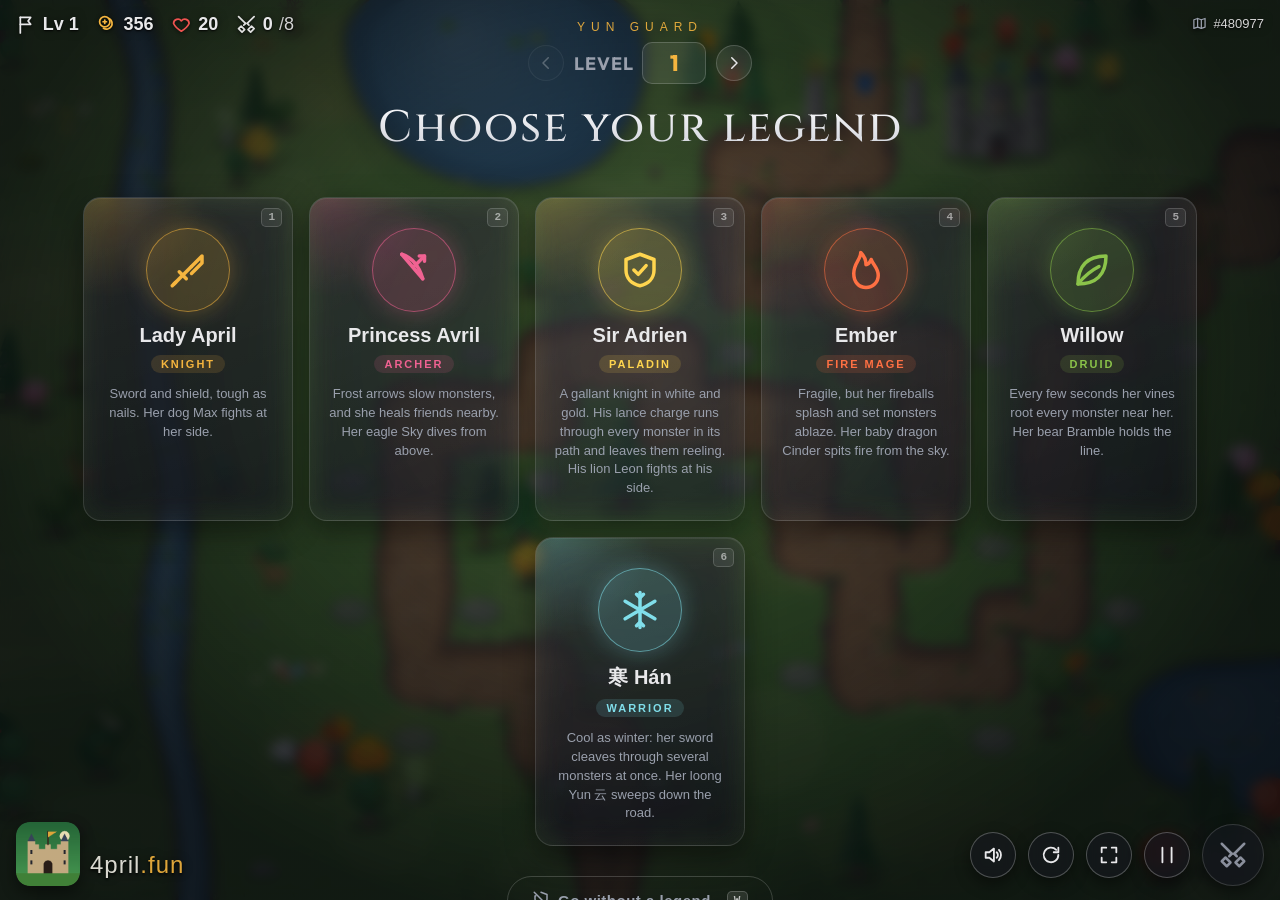
==== commit b525b711: "Sir Adrien the paladin with lance charge and lion Leon; chicken and bunny without outlines, faint st" ====
--- a/yun-guard/index.html
+++ b/yun-guard/index.html
@@ -89,22 +89,29 @@
           <em>Archer</em>
           <small>Frost arrows slow monsters, and she heals friends nearby. Her eagle Sky dives from above.</small>
         </button>
+        <button class="card" data-hero="adrien">
+          <kbd>3</kbd>
+          <span class="portrait" data-icon="shieldCheck"></span>
+          <strong>Sir Adrien</strong>
+          <em>Paladin</em>
+          <small>A gallant knight in white and gold. His lance charge runs through every monster in its path and leaves them reeling. His lion Leon fights at his side.</small>
+        </button>
         <button class="card" data-hero="ember">
-          <kbd>3</kbd>
+          <kbd>4</kbd>
           <span class="portrait" data-icon="flame"></span>
           <strong>Ember</strong>
           <em>Fire mage</em>
           <small>Fragile, but her fireballs splash and set monsters ablaze. Her baby dragon Cinder spits fire from the sky.</small>
         </button>
         <button class="card" data-hero="willow">
-          <kbd>4</kbd>
+          <kbd>5</kbd>
           <span class="portrait" data-icon="leaf"></span>
           <strong>Willow</strong>
           <em>Druid</em>
           <small>Every few seconds her vines root every monster near her. Her bear Bramble holds the line.</small>
         </button>
         <button class="card" data-hero="meilin">
-          <kbd>5</kbd>
+          <kbd>6</kbd>
           <span class="portrait" data-icon="snowflake"></span>
           <strong>寒 Hán</strong>
           <em>Warrior</em>
--- a/yun-guard/css/style.css
+++ b/yun-guard/css/style.css
@@ -226,7 +226,7 @@
   opacity: 0.22; pointer-events: none; transition: opacity 0.18s;
 }
 #heroPick .card:nth-child(2) { animation-delay: 0.06s; } #heroPick .card:nth-child(3) { animation-delay: 0.12s; }
-#heroPick .card:nth-child(4) { animation-delay: 0.18s; } #heroPick .card:nth-child(5) { animation-delay: 0.24s; }
+#heroPick .card:nth-child(4) { animation-delay: 0.18s; } #heroPick .card:nth-child(5) { animation-delay: 0.24s; } #heroPick .card:nth-child(6) { animation-delay: 0.3s; }
 @keyframes cardIn { from { opacity: 0; transform: translateY(18px); } to { opacity: 1; transform: none; } }
 #heroPick .card:hover { transform: translateY(-8px) scale(1.03); border-color: var(--tint); box-shadow: 0 18px 40px rgba(0, 0, 0, 0.55), 0 0 0 1px var(--tint), 0 0 30px color-mix(in srgb, var(--tint) 35%, transparent); filter: none; }
 #heroPick .card:hover::before { opacity: 0.45; }
@@ -262,6 +262,7 @@
 #heroPick .card[data-hero="ember"] { --tint: #ff7043; }
 #heroPick .card[data-hero="willow"] { --tint: #8bc34a; }
 #heroPick .card[data-hero="meilin"] { --tint: #80deea; }
+#heroPick .card[data-hero="adrien"] { --tint: #ffd54f; }
 
 /* ---------- Paused ---------- */
 #paused {
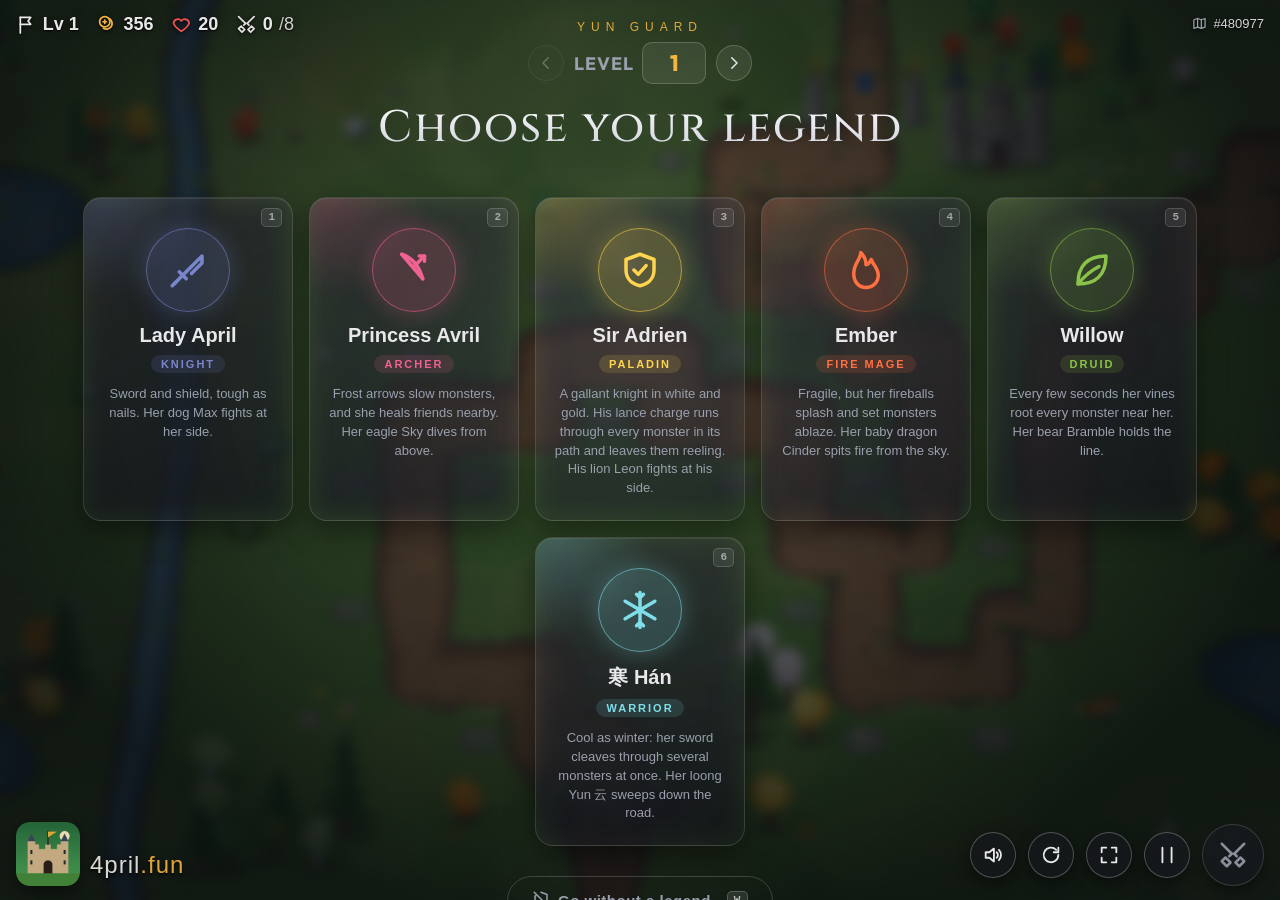
==== commit c61d4fce: "Carry 75% of leftover gold to the next level; reset-progress button on the legend screen" ====
--- a/yun-guard/index.html
+++ b/yun-guard/index.html
@@ -119,6 +119,7 @@
         </button>
       </div>
       <button id="noLegend" class="ghost"><span data-icon="shieldOff"></span>Go without a legend <kbd>W</kbd></button>
+      <button id="resetProgress" class="reset" title="Forget the saved level and carried gold, and start from level 1">Reset progress</button>
     </div>
 
   <script type="module" src="js/main.js"></script>
--- a/yun-guard/css/style.css
+++ b/yun-guard/css/style.css
@@ -13,13 +13,15 @@
 html, body {
   margin: 0;
   height: 100%;
+  height: 100dvh;                /* phones: fill the dynamic viewport, even as the browser's bars slide in and out */
   overflow: hidden;
   touch-action: none;            /* phones: no pinch zoom or scroll; the game pans itself (see touch.js) */
   overscroll-behavior: none;
-  background: radial-gradient(circle at 50% 30%, #1d2230, var(--bg) 70%);
+  background: radial-gradient(circle at 50% 30%, #1d2230, var(--bg) 70%) var(--bg);   /* with a solid fallback colour: anything the browser leaves uncovered (iOS toolbars, safe areas) stays dark */
   font-family: "Segoe UI", Roboto, "Helvetica Neue", Arial, sans-serif;
   color: var(--text);
 }
+body { position: fixed; inset: 0; }   /* pinned to the viewport so iOS can't scroll a blank strip into view */
 
 /* The board is 1440×840 and always shown at its natural size; it is centred below the HUD and
    panned around by dragging (see ui.js and touch.js). */
@@ -121,47 +123,48 @@
 #menu {
   position: fixed;
   display: none;
-  width: 256px;
-  padding: 11px 11px 9px;
+  width: 316px;
+  padding: 13px 13px 11px;
+  border-radius: 16px;
   background: rgba(22, 25, 33, 0.82);
   backdrop-filter: blur(10px) saturate(1.3);
   -webkit-backdrop-filter: blur(10px) saturate(1.3);
   border: 1px solid rgba(255, 255, 255, 0.1);
   border-radius: 12px;
   box-shadow: 0 12px 32px rgba(0, 0, 0, 0.55), inset 0 1px 0 rgba(255, 255, 255, 0.06);
-  font-size: 14px;
+  font-size: 16px;
   z-index: 2;
 }
-#menu .head { display: flex; align-items: center; justify-content: space-between; padding: 0 2px 4px 2px; }
-#menu .title { font-weight: 700; font-size: 15.5px; }
-#menu .lv { color: var(--accent); font-size: 11px; font-weight: 600; }
-#menu .stats { display: grid; grid-template-columns: repeat(3, 1fr); gap: 4px; padding: 0 0 6px; }
-#menu .stat { display: flex; flex-direction: column; align-items: center; gap: 0; padding: 3px 0; background: rgba(255, 255, 255, 0.05); border-radius: 8px; }
-#menu .stat small { color: var(--muted); font-size: 10.5px; letter-spacing: 0.4px; text-transform: uppercase; }
-#menu .stat b { font-size: 14.5px; font-variant-numeric: tabular-nums; }
-
-#menu .grid { display: grid; grid-template-columns: repeat(3, 1fr); gap: 4px; }
-#menu .grid.two { grid-template-columns: repeat(2, 1fr); margin-bottom: 4px; }
+#menu .head { display: flex; align-items: center; justify-content: space-between; padding: 0 2px 8px 2px; }
+#menu .title { font-weight: 700; font-size: 18.5px; }
+#menu .lv { color: var(--accent); font-size: 13px; font-weight: 600; }
+#menu .stats { display: grid; grid-template-columns: repeat(3, 1fr); gap: 8px; padding: 0 0 10px; }
+#menu .stat { display: flex; flex-direction: column; align-items: center; gap: 1px; padding: 6px 0; background: rgba(255, 255, 255, 0.05); border-radius: 8px; }
+#menu .stat small { color: var(--muted); font-size: 12px; letter-spacing: 0.4px; text-transform: uppercase; }
+#menu .stat b { font-size: 17.5px; font-variant-numeric: tabular-nums; }
+
+#menu .grid { display: grid; grid-template-columns: repeat(3, 1fr); gap: 8px; }
+#menu .grid.two { grid-template-columns: repeat(2, 1fr); margin-bottom: 8px; }
 #menu .grid.two .tile .nm { font-size: 11px; }
 #menu .tile {
   display: flex; flex-direction: column; align-items: center; gap: 2px;
-  padding: 8px 5px 7px;
+  padding: 11px 7px 9px;
   background: rgba(255, 255, 255, 0.06);
   border: 1px solid rgba(255, 255, 255, 0.08);
   border-radius: 10px;
   color: var(--text);
-  text-transform: none; letter-spacing: 0; font-weight: 600; font-size: 12px;
+  text-transform: none; letter-spacing: 0; font-weight: 600; font-size: 14px;
   transition: background 0.12s, transform 0.1s, border-color 0.12s;
 }
 #menu .tile:hover { background: rgba(255, 255, 255, 0.12); border-color: var(--accent); transform: translateY(-1px); filter: none; }
 #menu .tile:disabled { opacity: 0.35; transform: none; }
 #menu .tile .big { display: inline-flex; color: var(--accent); }
-#menu .tile .big .ico { width: 24px; height: 24px; }
-#menu .tile .cost { color: var(--accent); font-size: 12px; font-weight: 700; }
+#menu .tile .big .ico { width: 31px; height: 31px; }
+#menu .tile .cost { color: var(--accent); font-size: 14px; font-weight: 700; }
 #menu .tile .cost::before { content: "◆ "; font-size: 8px; vertical-align: 1px; }
-#menu .hint { min-height: 15px; margin-top: 7px; padding: 0 2px; color: var(--muted); font-size: 11px; text-align: center; }
-
-#menu .row { display: flex; gap: 6px; }
+#menu .hint { min-height: 18px; margin-top: 10px; padding: 0 2px; color: var(--muted); font-size: 13px; text-align: center; }
+
+#menu .row { display: flex; gap: 8px; }
 #menu .pill {
   flex: 1; padding: 7px 8px;
   background: rgba(255, 255, 255, 0.08);
@@ -258,6 +261,7 @@
 #heroPick .ghost .ico { width: 18px; height: 18px; vertical-align: 0; }
 #heroPick .ghost kbd { margin-left: 8px; padding: 1px 6px; border-radius: 5px; font: 600 11px/1.4 ui-monospace, Menlo, monospace; color: rgba(255, 255, 255, 0.7); background: rgba(255, 255, 255, 0.1); border: 1px solid rgba(255, 255, 255, 0.2); }
 #heroPick .ghost:hover { color: var(--text); border-color: rgba(255, 255, 255, 0.4); background: rgba(255, 255, 255, 0.06); transform: translateY(-2px); filter: none; }
+#heroPick .card[data-hero="april"] { --tint: #7986cb; }   /* sapphire, like her cape */
 #heroPick .card[data-hero="avril"] { --tint: #f06292; }
 #heroPick .card[data-hero="ember"] { --tint: #ff7043; }
 #heroPick .card[data-hero="willow"] { --tint: #8bc34a; }
@@ -340,7 +344,7 @@
 }
 #rotate .ico { width: 16px; height: 16px; }
 @media (max-width: 1040px), (max-height: 540px) {               /* phones: a smaller logo in the corner */
-  .hud-logo { bottom: 10px; left: 10px; gap: 8px; }
+  .hud-logo { bottom: 25px; left: 12px; gap: 8px; }                /* 40px logo centred on the button row (62px tall, 14px up) */
   .hud-logo img { width: 40px; height: 40px; border-radius: 10px; }
   .hud-logo .brand { font-size: 16px; padding-bottom: 5px; }
 }
@@ -383,3 +387,7 @@
 #confirm .choice small { color: var(--text); }
 @media (max-height: 540px) { #confirm { gap: 22px; } #confirm .choice .big { width: 76px; height: 76px; } #confirm .choice .big .ico { width: 38px; height: 38px; } #confirm .actions { gap: 36px; } }
 #confirm .choice:focus, #confirm .choice:focus-visible { outline: none; box-shadow: none; }
+#heroPick.again .card, #heroPick.again .ghost, #heroPick.again .levelPick { animation: none; }   /* shown again mid-session: no entrance replay */
+#heroPick .reset { margin-top: 18px; background: none; border: 0; padding: 6px 10px; color: rgba(255, 255, 255, 0.38); font-size: 12px; font-weight: 600; letter-spacing: 0.4px; text-transform: none; box-shadow: none; }
+#heroPick .reset:hover { color: #ef9a9a; filter: none; transform: none; text-decoration: underline; }
+@media (max-height: 540px) { #heroPick .reset { margin-top: 8px; font-size: 11px; } }
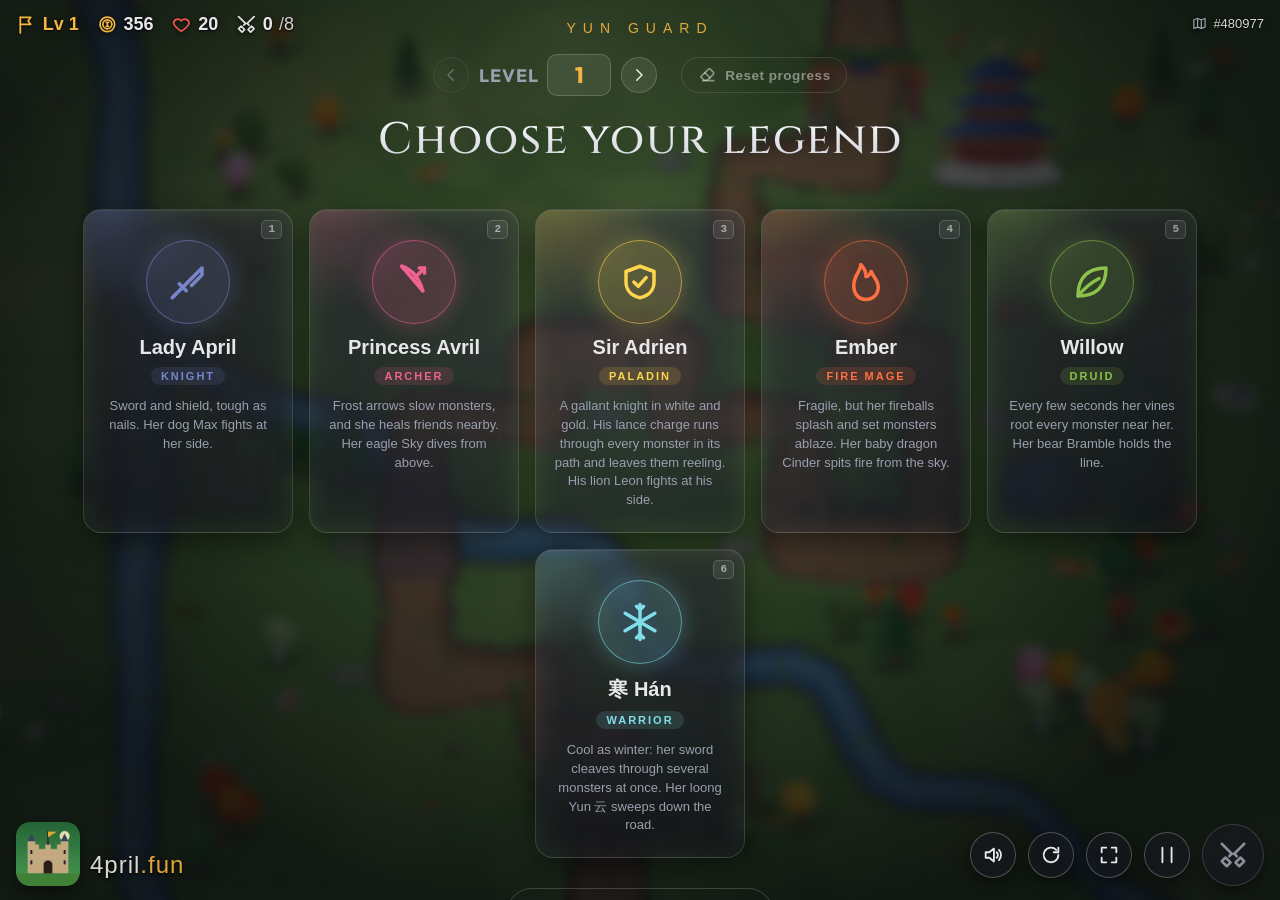
==== commit 3e98437b: "Badge hover like buttons, eraser reset icon, new coin icon, softer pine branches" ====
--- a/yun-guard/index.html
+++ b/yun-guard/index.html
@@ -37,6 +37,7 @@
       </div>
       <div class="hud-logo"><img src="icon-192.png" alt="Yun Guard" /><span class="brand">4pril<em>.fun</em></span></div>
       <div class="hud-right">
+        <span id="legendBadge" title="Find your legend"></span>
         <button id="mute" class="round" title="Sound on/off (M)" data-icon="volume"></button>
         <button id="restart-level" class="round" title="New map, same level (R)" data-icon="restart"></button>
         <button id="fullscreen" class="round" title="Full screen (F)" data-icon="expand"></button>
@@ -72,6 +73,7 @@
         <button id="lvPrev" title="Previous level" data-icon="chevronLeft"></button>
         <label>Level <input id="lvInput" type="number" min="1" max="100" value="1" /></label>
         <button id="lvNext" title="Next level" data-icon="chevronRight"></button>
+        <button id="resetProgress" class="ghost reset" title="Forget the saved level and carried gold, and start from level 1"><span data-icon="eraser"></span><span class="lbl">Reset progress</span></button>
       </div>
       <h1>Choose your legend</h1>
       <div class="cards">
@@ -119,7 +121,6 @@
         </button>
       </div>
       <button id="noLegend" class="ghost"><span data-icon="shieldOff"></span>Go without a legend <kbd>W</kbd></button>
-      <button id="resetProgress" class="reset" title="Forget the saved level and carried gold, and start from level 1">Reset progress</button>
     </div>
 
   <script type="module" src="js/main.js"></script>
--- a/yun-guard/css/style.css
+++ b/yun-guard/css/style.css
@@ -59,6 +59,7 @@
 .stat .icon .ico { display: block; width: 1.15em; height: 1.15em; vertical-align: 0; }
 .stat b, .stat .dim { display: inline-block; line-height: 1; }
 .stat.gold .icon { color: var(--accent); }
+.stat.level, .stat.level .icon { color: var(--accent); }   /* the level in gold, like the picker on the home page */
 .stat.lives .icon { color: #ef5350; }
 .stat.wave .icon { color: #e0e0e0; }
 .stat.seed { font-size: 13px; font-weight: 600; }
@@ -198,7 +199,7 @@
   overflow: auto;
   justify-content: safe center;                                 /* centred when it fits, scrollable from the top when it doesn't */
 }
-#heroPick .eyebrow { margin: 0 0 8px; font-size: 12px; letter-spacing: 6px; text-transform: uppercase; color: var(--accent); opacity: 0.9; }
+#heroPick .eyebrow { margin: 0 0 18px; font-size: 14px; letter-spacing: 7px; text-transform: uppercase; color: var(--accent); opacity: 0.9; }
 #heroPick h1 { font-family: Cinzel, Outfit, "Avenir Next", Georgia, serif; font-size: 44px; margin: 0 0 40px; letter-spacing: 2px; font-weight: 500; background: linear-gradient(180deg, #ffffff, #c9ccd6); -webkit-background-clip: text; background-clip: text; color: transparent; }
 #heroPick .cards { display: flex; gap: 16px; flex-wrap: wrap; justify-content: center; max-width: 100%; }
 #heroPick .card {
@@ -326,12 +327,18 @@
   #heroPick .ghost { margin-top: 12px; padding: 7px 14px; font-size: 12px; }
 }
 @media (max-width: 600px) {                                   /* phones held upright: two columns, no descriptions, clear of the HUD */
-  #heroPick { padding-top: 64px; padding-bottom: 90px; }
+  #heroPick { padding-top: 112px; padding-bottom: 104px; }   /* clear of the HUD stats and the rotate hint above, the buttons below */
   #heroPick .eyebrow { display: none; }
-  #heroPick h1 { font-size: 28px; margin-bottom: 16px; }
-  #heroPick .cards { gap: 12px; }
-  #heroPick .card { width: 150px; padding: 14px 12px 12px; }
+  #heroPick h1 { font-size: 23px; margin-bottom: 12px; letter-spacing: 1px; }
+  #heroPick .cards { gap: 9px; }
+  #heroPick .card { width: 142px; padding: 11px 10px 10px; gap: 5px; }
+  #heroPick .card .portrait { width: 46px; height: 46px; }
+  #heroPick .card .portrait .ico { width: 24px; height: 24px; }
+  #heroPick .card strong { font-size: 14px; margin-top: 2px; }
+  #heroPick .card em { font-size: 9.5px; letter-spacing: 1.5px; padding: 2px 8px; }
   #heroPick .card small { display: none; }
+  #heroPick .levelPick { margin-bottom: 10px; }
+  #heroPick .ghost { margin-top: 12px; }
 }
 @media (max-width: 600px) { .hud-logo .brand { display: none; } }   /* no room for the wordmark beside the buttons */
 #rotate {                                                      /* portrait phones: a soft nudge at the top */
@@ -349,14 +356,14 @@
   .hud-logo .brand { font-size: 16px; padding-bottom: 5px; }
 }
 #menu .tile.armed { background: rgba(255, 255, 255, 0.14); border-color: var(--accent); box-shadow: 0 0 0 1px var(--accent) inset; }   /* phones: tapped once, tap again to build */
-#heroPick .levelPick { display: flex; align-items: center; gap: 10px; margin: 0 0 14px; animation: cardIn 0.5s ease both; }
+#heroPick .levelPick { display: flex; align-items: center; justify-content: center; flex-wrap: wrap; gap: 10px; margin: 0 0 14px; animation: cardIn 0.5s ease both; }
 #heroPick .levelPick label { display: inline-flex; align-items: center; gap: 8px; font-family: Outfit, "Avenir Next", sans-serif; font-weight: 700; font-size: 18px; letter-spacing: 1px; text-transform: uppercase; color: var(--muted); }
 #heroPick .levelPick input { width: 64px; padding: 6px 8px; border-radius: 10px; border: 1px solid rgba(255, 255, 255, 0.18); background: rgba(255, 255, 255, 0.08); color: var(--accent); font: 800 22px/1 Outfit, "Avenir Next", sans-serif; text-align: center; -moz-appearance: textfield; }
 #heroPick .levelPick input::-webkit-outer-spin-button, #heroPick .levelPick input::-webkit-inner-spin-button { -webkit-appearance: none; margin: 0; }
-#heroPick .levelPick button { width: 36px; height: 36px; border-radius: 50%; padding: 0; display: inline-flex; align-items: center; justify-content: center; background: rgba(255, 255, 255, 0.08); border: 1px solid rgba(255, 255, 255, 0.18); color: var(--text); }
-#heroPick .levelPick button:hover { background: rgba(255, 255, 255, 0.16); filter: none; }
-#heroPick .levelPick button:disabled { opacity: 0.3; background: rgba(255, 255, 255, 0.05); }
-@media (max-height: 540px) { #heroPick .levelPick { margin-bottom: 8px; } #heroPick .levelPick label { font-size: 14px; } #heroPick .levelPick input { font-size: 18px; width: 54px; padding: 4px 6px; } #heroPick .levelPick button { width: 30px; height: 30px; font-size: 18px; } }
+#heroPick .levelPick #lvPrev, #heroPick .levelPick #lvNext { width: 36px; height: 36px; border-radius: 50%; padding: 0; display: inline-flex; align-items: center; justify-content: center; background: rgba(255, 255, 255, 0.08); border: 1px solid rgba(255, 255, 255, 0.18); color: var(--text); }
+#heroPick .levelPick #lvPrev:hover, #heroPick .levelPick #lvNext:hover { background: rgba(255, 255, 255, 0.16); filter: none; }
+#heroPick .levelPick #lvPrev:disabled, #heroPick .levelPick #lvNext:disabled { opacity: 0.3; background: rgba(255, 255, 255, 0.05); }
+@media (max-height: 540px) { #heroPick .levelPick { margin-bottom: 8px; } #heroPick .levelPick label { font-size: 14px; } #heroPick .levelPick input { font-size: 18px; width: 54px; padding: 4px 6px; } #heroPick .levelPick #lvPrev, #heroPick .levelPick #lvNext { width: 30px; height: 30px; } }
 @media (min-width: 1700px) {                                    /* very wide screens: roomier cards */
   #heroPick .card { width: 240px; padding: 34px 20px 26px; }
   #heroPick .card .portrait { width: 96px; height: 96px; }
@@ -365,7 +372,7 @@
   #heroPick .card small { font-size: 14px; }
   #heroPick h1 { font-size: 56px; }
 }
-#heroPick .levelPick button .ico { width: 18px; height: 18px; }
+#heroPick .levelPick #lvPrev .ico, #heroPick .levelPick #lvNext .ico { width: 18px; height: 18px; }
 .stat.seed { text-decoration: none; cursor: pointer; }
 .stat.seed:hover .dim { color: var(--text); }
 /* ---------- Restart prompt: the same full-screen, focused look as the pause screen ---------- */
@@ -388,6 +395,25 @@
 @media (max-height: 540px) { #confirm { gap: 22px; } #confirm .choice .big { width: 76px; height: 76px; } #confirm .choice .big .ico { width: 38px; height: 38px; } #confirm .actions { gap: 36px; } }
 #confirm .choice:focus, #confirm .choice:focus-visible { outline: none; box-shadow: none; }
 #heroPick.again .card, #heroPick.again .ghost, #heroPick.again .levelPick { animation: none; }   /* shown again mid-session: no entrance replay */
-#heroPick .reset { margin-top: 18px; background: none; border: 0; padding: 6px 10px; color: rgba(255, 255, 255, 0.38); font-size: 12px; font-weight: 600; letter-spacing: 0.4px; text-transform: none; box-shadow: none; }
-#heroPick .reset:hover { color: #ef9a9a; filter: none; transform: none; text-decoration: underline; }
-@media (max-height: 540px) { #heroPick .reset { margin-top: 8px; font-size: 11px; } }
+#heroPick .reset {                                            /* a quiet pill beside the level picker; turns red once armed */
+  margin: 0 0 0 14px; height: 36px; padding: 0 15px; font-size: 13.5px; animation: none; white-space: nowrap;   /* same height as the arrow buttons */
+  color: rgba(255, 255, 255, 0.45); border-color: rgba(255, 255, 255, 0.12);
+  transition: color 0.15s, border-color 0.15s, background 0.15s, transform 0.12s, box-shadow 0.15s;
+}
+#heroPick .reset .ico { width: 20px; height: 20px; }
+#heroPick .reset:hover { color: #ef9a9a; border-color: rgba(239, 154, 154, 0.55); background: rgba(239, 83, 80, 0.1); transform: translateY(-2px); box-shadow: 0 6px 14px rgba(0, 0, 0, 0.35); }
+#heroPick .reset:active { transform: translateY(0) scale(0.97); transition-duration: 0.05s; }
+#heroPick .reset.armed { color: #fff; border-color: #ef5350; background: rgba(239, 83, 80, 0.85); box-shadow: 0 6px 18px rgba(239, 83, 80, 0.35); animation: resetPulse 0.9s ease-in-out infinite; }
+@keyframes resetPulse { 0%, 100% { transform: scale(1); } 50% { transform: scale(1.04); } }
+@media (max-height: 540px) { #heroPick .reset { height: 30px; padding: 0 11px; font-size: 12px; } }
+@media (max-width: 600px) { #heroPick .reset { margin: 4px 0 0; flex-basis: 100%; justify-content: center; max-width: 220px; } }   /* phones upright: on its own line, still centred */
+#menu .pill[data-action="rally"] { flex: 0 0 auto; padding: 7px 12px; }
+#menu .pill[data-action="rally"] .ico { width: 24px; height: 24px; display: block; }
+/* The chosen legend, shown beside the controls while a level is on: her icon in her colour, as on the home page */
+#legendBadge { --tint: var(--accent); width: 46px; height: 46px; border-radius: 50%; display: none; align-items: center; justify-content: center;
+  color: var(--tint); background: color-mix(in srgb, var(--tint) 18%, rgba(22, 25, 33, 0.7)); border: 1.5px solid color-mix(in srgb, var(--tint) 55%, transparent);
+  box-shadow: 0 0 18px color-mix(in srgb, var(--tint) 30%, transparent), 0 6px 16px rgba(0, 0, 0, 0.4); backdrop-filter: blur(8px); -webkit-backdrop-filter: blur(8px); }
+#legendBadge.on { display: inline-flex; cursor: pointer; transition: background 0.15s; }
+#legendBadge.on:hover { background: color-mix(in srgb, var(--tint) 32%, rgba(22, 25, 33, 0.7)); }
+#legendBadge.on:active { transform: translateY(1px); }
+#legendBadge .ico { width: 24px; height: 24px; display: block; }
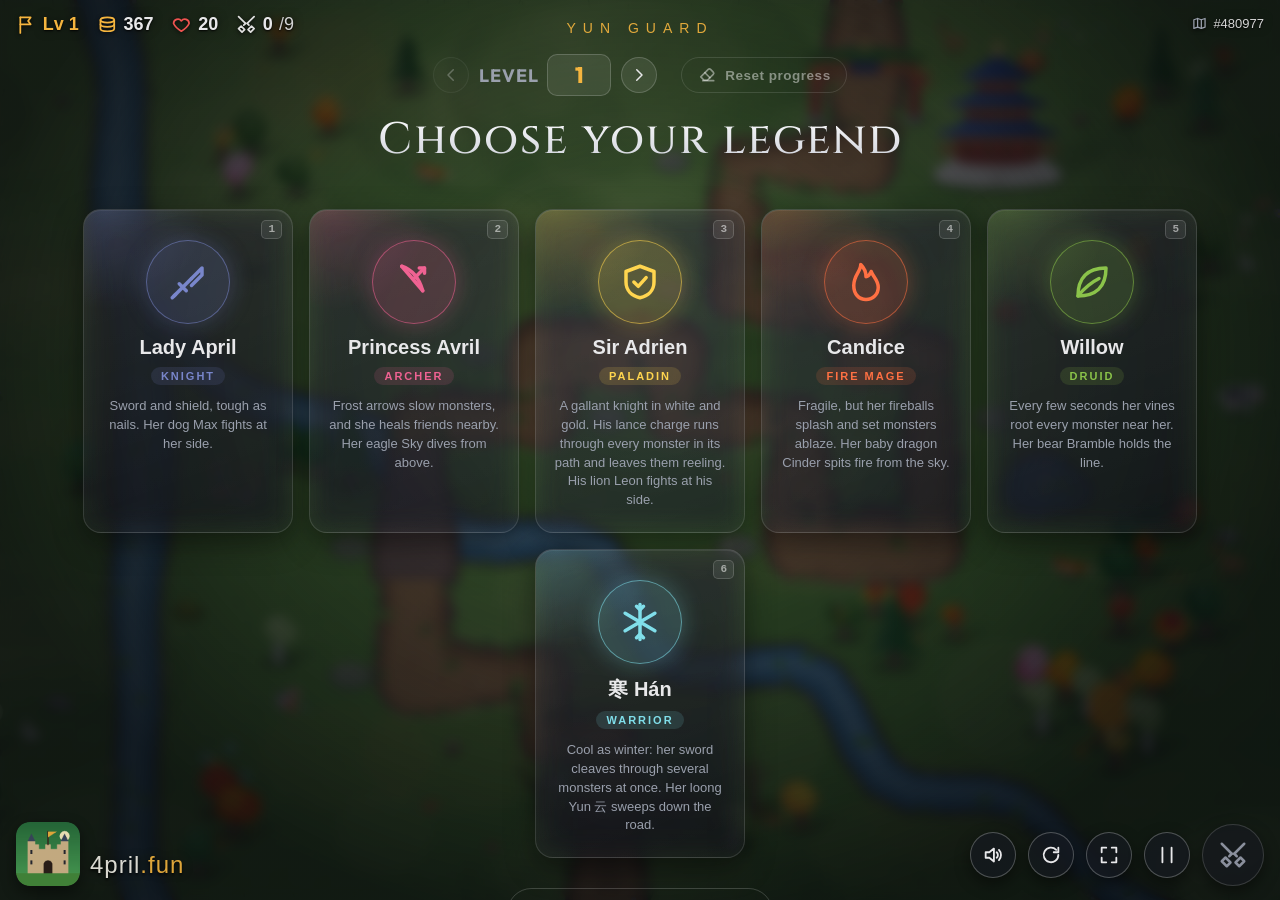
==== commit 4a2ed419: "Rename Ember to Candice" ====
--- a/yun-guard/index.html
+++ b/yun-guard/index.html
@@ -101,7 +101,7 @@
         <button class="card" data-hero="ember">
           <kbd>4</kbd>
           <span class="portrait" data-icon="flame"></span>
-          <strong>Ember</strong>
+          <strong>Candice</strong>
           <em>Fire mage</em>
           <small>Fragile, but her fireballs splash and set monsters ablaze. Her baby dragon Cinder spits fire from the sky.</small>
         </button>
--- a/yun-guard/css/style.css
+++ b/yun-guard/css/style.css
@@ -91,12 +91,10 @@
   width: 46px; height: 46px; padding: 0;
   display: inline-flex; align-items: center; justify-content: center;
   border-radius: 50%;
-  background: rgba(22, 25, 33, 0.55);
+  background: rgba(22, 25, 33, 0.72);
   color: var(--text);
   border: 1.5px solid rgba(255, 255, 255, 0.25);
   box-shadow: 0 6px 16px rgba(0, 0, 0, 0.45);
-  backdrop-filter: blur(6px);
-  -webkit-backdrop-filter: blur(6px);
 }
 #hud .round .ico { width: 22px; height: 22px; display: block; }
 #hud .round:hover { background: rgba(255, 255, 255, 0.18); filter: none; }
@@ -128,8 +126,8 @@
   padding: 13px 13px 11px;
   border-radius: 16px;
   background: rgba(22, 25, 33, 0.82);
-  backdrop-filter: blur(10px) saturate(1.3);
-  -webkit-backdrop-filter: blur(10px) saturate(1.3);
+  backdrop-filter: blur(5px);
+  -webkit-backdrop-filter: blur(5px);
   border: 1px solid rgba(255, 255, 255, 0.1);
   border-radius: 12px;
   box-shadow: 0 12px 32px rgba(0, 0, 0, 0.55), inset 0 1px 0 rgba(255, 255, 255, 0.06);
@@ -346,7 +344,7 @@
   display: none; align-items: center; gap: 8px;
   padding: 8px 14px; border-radius: 999px;
   background: rgba(22, 25, 33, 0.75); color: var(--text); font-size: 13px; font-weight: 600;
-  border: 1px solid rgba(255, 255, 255, 0.15); backdrop-filter: blur(6px); -webkit-backdrop-filter: blur(6px);
+  border: 1px solid rgba(255, 255, 255, 0.15);
   z-index: 5; pointer-events: none; white-space: nowrap;
 }
 #rotate .ico { width: 16px; height: 16px; }
@@ -412,7 +410,7 @@
 /* The chosen legend, shown beside the controls while a level is on: her icon in her colour, as on the home page */
 #legendBadge { --tint: var(--accent); width: 46px; height: 46px; border-radius: 50%; display: none; align-items: center; justify-content: center;
   color: var(--tint); background: color-mix(in srgb, var(--tint) 18%, rgba(22, 25, 33, 0.7)); border: 1.5px solid color-mix(in srgb, var(--tint) 55%, transparent);
-  box-shadow: 0 0 18px color-mix(in srgb, var(--tint) 30%, transparent), 0 6px 16px rgba(0, 0, 0, 0.4); backdrop-filter: blur(8px); -webkit-backdrop-filter: blur(8px); }
+  box-shadow: 0 0 18px color-mix(in srgb, var(--tint) 30%, transparent), 0 6px 16px rgba(0, 0, 0, 0.4); }
 #legendBadge.on { display: inline-flex; cursor: pointer; transition: background 0.15s; }
 #legendBadge.on:hover { background: color-mix(in srgb, var(--tint) 32%, rgba(22, 25, 33, 0.7)); }
 #legendBadge.on:active { transform: translateY(1px); }
